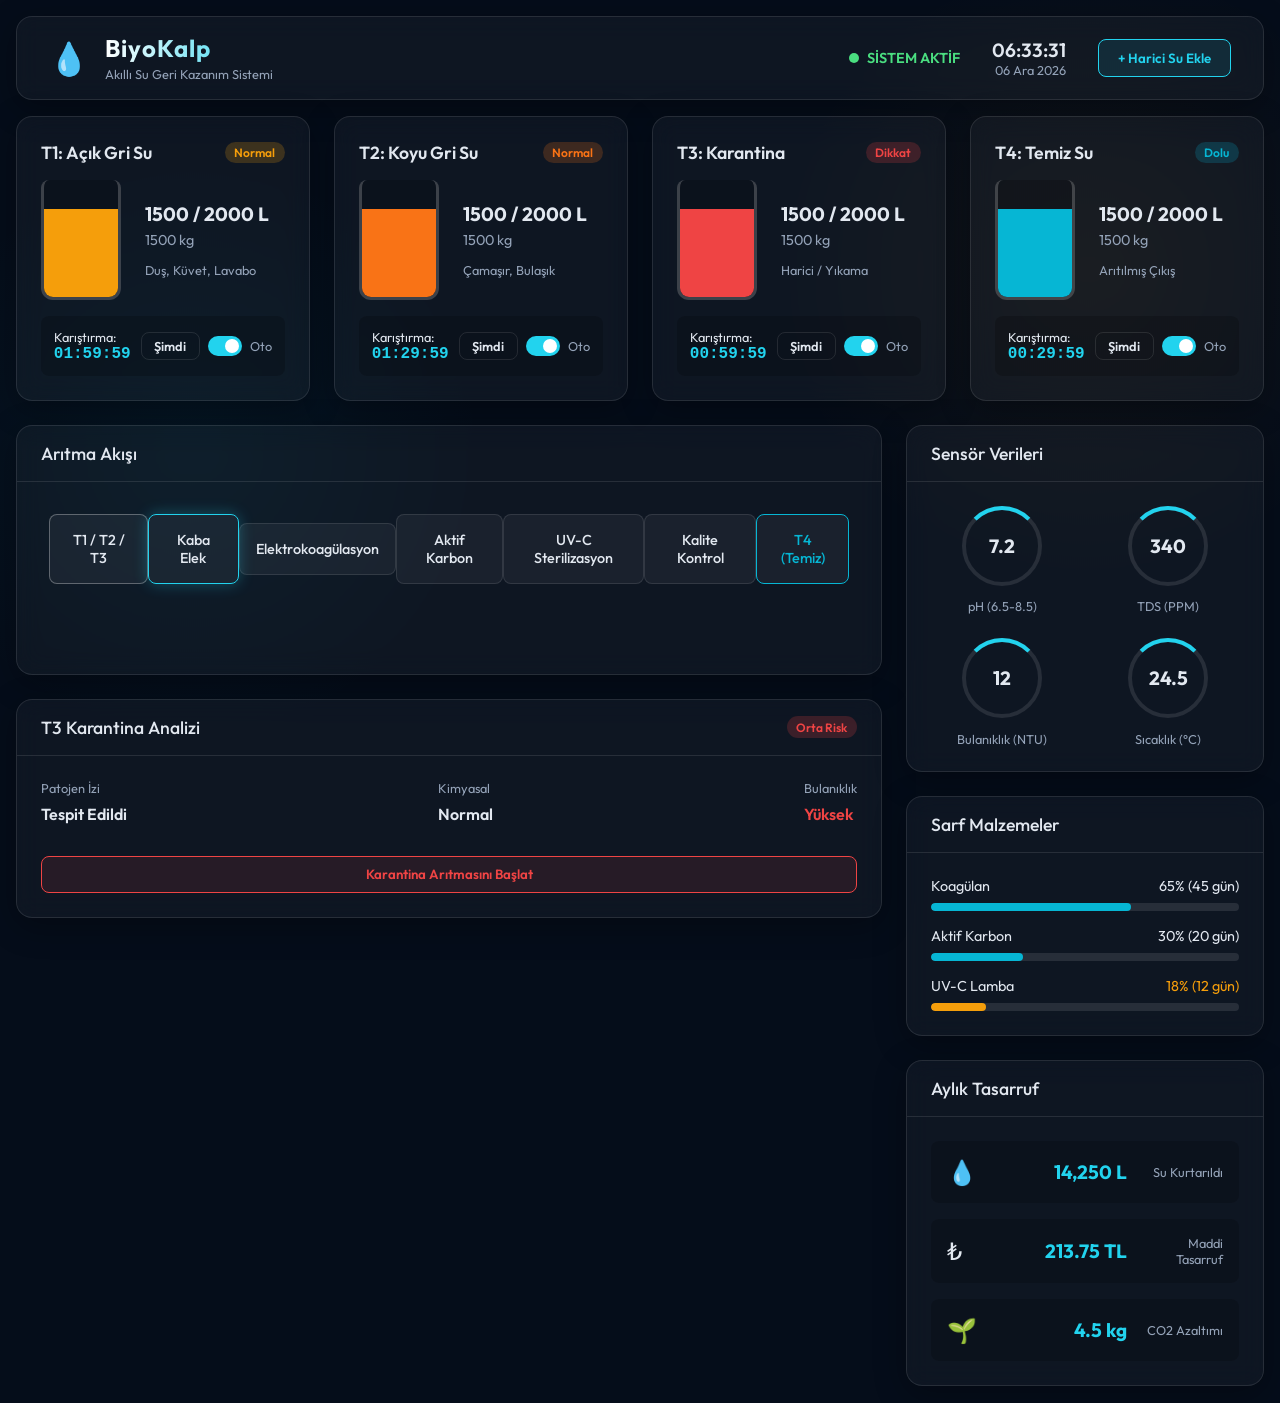
==== index.html @ 649be4ff "Add files via upload" ====
<!DOCTYPE html>
<html lang="tr">
<head>
    <meta charset="UTF-8">
    <meta name="viewport" content="width=device-width, initial-scale=1.0">
    <title>BiyoKalp | Akıllı Su Geri Kazanım</title>
    <link rel="preconnect" href="https://fonts.googleapis.com">
    <link rel="preconnect" href="https://fonts.gstatic.com" crossorigin>
    <link href="https://fonts.googleapis.com/css2?family=Outfit:wght@300;400;500;600;700&display=swap" rel="stylesheet">
    <link rel="stylesheet" href="style.css">
</head>
<body>
    <header class="glass-panel">
        <div class="logo-area">
            <div class="heartbeat-icon">💧</div>
            <div class="logo-text">
                <h1>BiyoKalp</h1>
                <span>Akıllı Su Geri Kazanım Sistemi</span>
            </div>
        </div>
        
        <div class="header-right">
            <div class="system-status pulse-active">
                <span class="status-dot"></span>
                <span>SİSTEM AKTİF</span>
            </div>
            <div class="datetime">
                <span id="current-time">00:00:00</span>
                <span id="current-date">01 Jan 2026</span>
            </div>
            <button class="btn btn-primary" onclick="openModal()">+ Harici Su Ekle</button>
        </div>
    </header>

    <main class="dashboard-grid">
        <!-- Tanks Section -->
        <section class="tanks-container">
            <!-- T1 -->
            <div class="tank-card glass-panel" id="tank-1">
                <div class="tank-header">
                    <h3>T1: Açık Gri Su</h3>
                    <span class="badge badge-amber" id="t1-status">Normal</span>
                </div>
                <div class="tank-visual">
                    <div class="tank-outline">
                        <div class="water-level bg-amber" id="t1-level" style="height: 75%;">
                            <div class="wave"></div>
                            <div class="wave"></div>
                        </div>
                    </div>
                    <div class="tank-stats">
                        <div class="stat-value"><span id="t1-vol">1500</span> / 2000 L</div>
                        <div class="stat-weight"><span id="t1-weight">1500</span> kg</div>
                        <div class="stat-desc">Duş, Küvet, Lavabo</div>
                    </div>
                </div>
                <div class="mix-control">
                    <div class="mix-info">
                        <span>Karıştırma:</span>
                        <span class="countdown" id="t1-timer">02:00:00</span>
                    </div>
                    <div class="mix-actions">
                        <button class="btn btn-sm btn-outline" onclick="mixTank(1)">Şimdi</button>
                        <label class="switch">
                            <input type="checkbox" id="t1-auto" onchange="toggleAutoMix(1)" checked>
                            <span class="slider round"></span>
                        </label>
                        <span class="auto-label">Oto</span>
                    </div>
                </div>
            </div>

            <!-- T2 -->
            <div class="tank-card glass-panel" id="tank-2">
                <div class="tank-header">
                    <h3>T2: Koyu Gri Su</h3>
                    <span class="badge badge-orange" id="t2-status">Normal</span>
                </div>
                <div class="tank-visual">
                    <div class="tank-outline">
                        <div class="water-level bg-orange" id="t2-level" style="height: 75%;">
                            <div class="wave"></div>
                            <div class="wave"></div>
                        </div>
                    </div>
                    <div class="tank-stats">
                        <div class="stat-value"><span id="t2-vol">1500</span> / 2000 L</div>
                        <div class="stat-weight"><span id="t2-weight">1500</span> kg</div>
                        <div class="stat-desc">Çamaşır, Bulaşık</div>
                    </div>
                </div>
                <div class="mix-control">
                    <div class="mix-info">
                        <span>Karıştırma:</span>
                        <span class="countdown" id="t2-timer">02:00:00</span>
                    </div>
                    <div class="mix-actions">
                        <button class="btn btn-sm btn-outline" onclick="mixTank(2)">Şimdi</button>
                        <label class="switch">
                            <input type="checkbox" id="t2-auto" onchange="toggleAutoMix(2)" checked>
                            <span class="slider round"></span>
                        </label>
                        <span class="auto-label">Oto</span>
                    </div>
                </div>
            </div>

            <!-- T3 -->
            <div class="tank-card glass-panel" id="tank-3">
                <div class="tank-header">
                    <h3>T3: Karantina</h3>
                    <span class="badge badge-red" id="t3-status">Dikkat</span>
                </div>
                <div class="tank-visual">
                    <div class="tank-outline">
                        <div class="water-level bg-red" id="t3-level" style="height: 75%;">
                            <div class="wave"></div>
                            <div class="wave"></div>
                        </div>
                    </div>
                    <div class="tank-stats">
                        <div class="stat-value"><span id="t3-vol">1500</span> / 2000 L</div>
                        <div class="stat-weight"><span id="t3-weight">1500</span> kg</div>
                        <div class="stat-desc">Harici / Yıkama</div>
                    </div>
                </div>
                <div class="mix-control">
                    <div class="mix-info">
                        <span>Karıştırma:</span>
                        <span class="countdown" id="t3-timer">02:00:00</span>
                    </div>
                    <div class="mix-actions">
                        <button class="btn btn-sm btn-outline" onclick="mixTank(3)">Şimdi</button>
                        <label class="switch">
                            <input type="checkbox" id="t3-auto" onchange="toggleAutoMix(3)" checked>
                            <span class="slider round"></span>
                        </label>
                        <span class="auto-label">Oto</span>
                    </div>
                </div>
            </div>

            <!-- T4 -->
            <div class="tank-card glass-panel" id="tank-4">
                <div class="tank-header">
                    <h3>T4: Temiz Su</h3>
                    <span class="badge badge-cyan" id="t4-status">Dolu</span>
                </div>
                <div class="tank-visual">
                    <div class="tank-outline">
                        <div class="water-level bg-cyan" id="t4-level" style="height: 75%;">
                            <div class="wave"></div>
                            <div class="wave"></div>
                        </div>
                    </div>
                    <div class="tank-stats">
                        <div class="stat-value"><span id="t4-vol">1500</span> / 2000 L</div>
                        <div class="stat-weight"><span id="t4-weight">1500</span> kg</div>
                        <div class="stat-desc">Arıtılmış Çıkış</div>
                    </div>
                </div>
                <div class="mix-control">
                    <div class="mix-info">
                        <span>Karıştırma:</span>
                        <span class="countdown" id="t4-timer">02:00:00</span>
                    </div>
                    <div class="mix-actions">
                        <button class="btn btn-sm btn-outline" onclick="mixTank(4)">Şimdi</button>
                        <label class="switch">
                            <input type="checkbox" id="t4-auto" onchange="toggleAutoMix(4)" checked>
                            <span class="slider round"></span>
                        </label>
                        <span class="auto-label">Oto</span>
                    </div>
                </div>
            </div>
        </section>

        <!-- Main Dashboard Body -->
        <div class="dashboard-main-columns">
            
            <!-- Left Column: Flow & Quarantine -->
            <div class="col-left">
                <!-- Flow Diagram -->
                <section class="glass-panel flow-diagram">
                    <div class="panel-header">
                        <h2>Arıtma Akışı</h2>
                    </div>
                    <div class="flow-container">
                        <div class="flow-nodes">
                            <div class="node-source">T1 / T2 / T3</div>
                            <div class="pipe pipe-h"><div class="particles"></div></div>
                            <div class="node process active">Kaba Elek</div>
                            <div class="pipe pipe-h"><div class="particles"></div></div>
                            <div class="node process">Elektrokoagülasyon</div>
                            <div class="pipe pipe-h"><div class="particles"></div></div>
                            <div class="node process">Aktif Karbon</div>
                            <div class="pipe pipe-h"><div class="particles"></div></div>
                            <div class="node process">UV-C Sterilizasyon</div>
                            <div class="pipe pipe-h"><div class="particles"></div></div>
                            <div class="node process">Kalite Kontrol</div>
                            <div class="pipe pipe-h"><div class="particles"></div></div>
                            <div class="node-dest">T4 (Temiz)</div>
                        </div>
                    </div>
                </section>

                <!-- Quarantine Panel -->
                <section class="glass-panel quarantine-panel">
                    <div class="panel-header">
                        <h2>T3 Karantina Analizi</h2>
                        <span class="badge badge-red">Orta Risk</span>
                    </div>
                    <div class="quarantine-content">
                        <div class="q-stats">
                            <div class="q-stat">
                                <span class="label">Patojen İzi</span>
                                <span class="val">Tespit Edildi</span>
                            </div>
                            <div class="q-stat">
                                <span class="label">Kimyasal</span>
                                <span class="val">Normal</span>
                            </div>
                            <div class="q-stat">
                                <span class="label">Bulanıklık</span>
                                <span class="val high">Yüksek</span>
                            </div>
                        </div>
                        <button class="btn btn-danger btn-block" onclick="startQuarantinePurify()">Karantina Arıtmasını Başlat</button>
                    </div>
                </section>
            </div>

            <!-- Right Column: Sensors, Cartridges, Savings -->
            <div class="col-right">
                <!-- Sensors -->
                <section class="glass-panel sensors-panel">
                    <div class="panel-header">
                        <h2>Sensör Verileri</h2>
                    </div>
                    <div class="sensor-grid">
                        <div class="sensor-item">
                            <div class="sensor-circle" id="ph-circle">
                                <div class="sensor-val" id="val-ph">7.2</div>
                            </div>
                            <div class="sensor-label">pH (6.5-8.5)</div>
                        </div>
                        <div class="sensor-item">
                            <div class="sensor-circle" id="tds-circle">
                                <div class="sensor-val" id="val-tds">340</div>
                            </div>
                            <div class="sensor-label">TDS (PPM)</div>
                        </div>
                        <div class="sensor-item">
                            <div class="sensor-circle" id="turb-circle">
                                <div class="sensor-val" id="val-turb">12</div>
                            </div>
                            <div class="sensor-label">Bulanıklık (NTU)</div>
                        </div>
                        <div class="sensor-item">
                            <div class="sensor-circle" id="temp-circle">
                                <div class="sensor-val" id="val-temp">24.5</div>
                            </div>
                            <div class="sensor-label">Sıcaklık (°C)</div>
                        </div>
                    </div>
                </section>

                <!-- Cartridges -->
                <section class="glass-panel cartridge-panel">
                    <div class="panel-header">
                        <h2>Sarf Malzemeler</h2>
                    </div>
                    <div class="cartridge-list">
                        <div class="cartridge-item">
                            <div class="cart-info">
                                <span>Koagülan</span>
                                <span id="cart-1-val">65% (45 gün)</span>
                            </div>
                            <div class="progress-bg"><div class="progress-fill bg-cyan" style="width: 65%;"></div></div>
                        </div>
                        <div class="cartridge-item">
                            <div class="cart-info">
                                <span>Aktif Karbon</span>
                                <span id="cart-2-val">30% (20 gün)</span>
                            </div>
                            <div class="progress-bg"><div class="progress-fill bg-cyan" style="width: 30%;"></div></div>
                        </div>
                        <div class="cartridge-item">
                            <div class="cart-info">
                                <span>UV-C Lamba</span>
                                <span id="cart-3-val" class="text-amber">18% (12 gün)</span>
                            </div>
                            <div class="progress-bg"><div class="progress-fill bg-amber" style="width: 18%;"></div></div>
                        </div>
                    </div>
                </section>

                <!-- Savings -->
                <section class="glass-panel savings-panel">
                    <div class="panel-header">
                        <h2>Aylık Tasarruf</h2>
                    </div>
                    <div class="savings-grid">
                        <div class="saving-item">
                            <div class="icon">💧</div>
                            <div class="val" id="save-water">14,250 L</div>
                            <div class="label">Su Kurtarıldı</div>
                        </div>
                        <div class="saving-item">
                            <div class="icon">₺</div>
                            <div class="val" id="save-money">213.75 TL</div>
                            <div class="label">Maddi Tasarruf</div>
                        </div>
                        <div class="saving-item">
                            <div class="icon">🌱</div>
                            <div class="val" id="save-co2">4.5 kg</div>
                            <div class="label">CO2 Azaltımı</div>
                        </div>
                    </div>
                </section>
            </div>
        </div>
    </main>

    <!-- Modal -->
    <div class="modal-overlay" id="add-water-modal">
        <div class="modal-content glass-panel">
            <div class="modal-header">
                <h2>Harici Su Ekle</h2>
                <button class="close-btn" onclick="closeModal()">×</button>
            </div>
            <div class="modal-body">
                <div class="form-group">
                    <label>Su Kaynağı</label>
                    <input type="text" placeholder="Örn: Araba yıkama suyu, yağmur suyu..." class="form-control">
                </div>
                <div class="form-group">
                    <label>Tahmini Hacim (Litre)</label>
                    <input type="number" placeholder="0" class="form-control">
                </div>
                <div class="alert alert-warning">
                    ⚠️ Dikkat: Harici sular yüksek kirletici riski taşıdığından doğrudan T3 (Karantina) tankına alınacaktır.
                </div>
            </div>
            <div class="modal-footer">
                <button class="btn btn-outline" onclick="closeModal()">İptal</button>
                <button class="btn btn-primary" onclick="submitWater()">Karantina Tankına Gönder</button>
            </div>
        </div>
    </div>

    <div id="toast-container"></div>

    <script src="app.js"></script>
</body>
</html>
---- style.css ----
:root {
    --bg-dark: #050d1a;
    --card-bg: rgba(255, 255, 255, 0.04);
    --card-border: rgba(255, 255, 255, 0.1);
    
    --color-t1: #f59e0b; /* Amber */
    --color-t2: #f97316; /* Orange */
    --color-t3: #ef4444; /* Red */
    --color-t4: #06b6d4; /* Cyan */
    
    --color-accent: #22d3ee;
    --color-text: #e2e8f0;
    --color-subtext: #94a3b8;
    
    --font-main: 'Outfit', sans-serif;
}

* {
    box-sizing: border-box;
    margin: 0;
    padding: 0;
}

body {
    background-color: var(--bg-dark);
    color: var(--color-text);
    font-family: var(--font-main);
    min-height: 100vh;
    overflow-x: hidden;
    background-image: 
        radial-gradient(circle at 15% 50%, rgba(6, 182, 212, 0.05), transparent 25%),
        radial-gradient(circle at 85% 30%, rgba(245, 158, 11, 0.05), transparent 25%);
    background-attachment: fixed;
}

/* Glassmorphism Panel Base */
.glass-panel {
    background: var(--card-bg);
    backdrop-filter: blur(12px);
    -webkit-backdrop-filter: blur(12px);
    border: 1px solid var(--card-border);
    border-radius: 16px;
    box-shadow: 0 8px 32px 0 rgba(0, 0, 0, 0.3);
}

/* Header */
header {
    display: flex;
    justify-content: space-between;
    align-items: center;
    padding: 1rem 2rem;
    margin: 1rem;
}

.logo-area {
    display: flex;
    align-items: center;
    gap: 1rem;
}

.heartbeat-icon {
    font-size: 2rem;
    animation: heartbeat 1.5s infinite;
}

@keyframes heartbeat {
    0% { transform: scale(1); }
    15% { transform: scale(1.2); }
    30% { transform: scale(1); }
    45% { transform: scale(1.2); }
    60% { transform: scale(1); }
    100% { transform: scale(1); }
}

.logo-text h1 {
    font-size: 1.5rem;
    font-weight: 700;
    letter-spacing: 1px;
    background: linear-gradient(90deg, #fff, var(--color-accent));
    -webkit-background-clip: text;
    -webkit-text-fill-color: transparent;
}

.logo-text span {
    font-size: 0.8rem;
    color: var(--color-subtext);
}

.header-right {
    display: flex;
    align-items: center;
    gap: 2rem;
}

.system-status {
    display: flex;
    align-items: center;
    gap: 0.5rem;
    font-weight: 600;
    font-size: 0.9rem;
    color: #4ade80;
}

.status-dot {
    width: 10px;
    height: 10px;
    background-color: #4ade80;
    border-radius: 50%;
}

.pulse-active .status-dot {
    box-shadow: 0 0 0 0 rgba(74, 222, 128, 0.7);
    animation: pulse 2s infinite;
}

@keyframes pulse {
    0% { box-shadow: 0 0 0 0 rgba(74, 222, 128, 0.7); }
    70% { box-shadow: 0 0 0 10px rgba(74, 222, 128, 0); }
    100% { box-shadow: 0 0 0 0 rgba(74, 222, 128, 0); }
}

.datetime {
    text-align: right;
    display: flex;
    flex-direction: column;
}

#current-time {
    font-size: 1.2rem;
    font-weight: 600;
}

#current-date {
    font-size: 0.8rem;
    color: var(--color-subtext);
}

/* Buttons */
.btn {
    padding: 0.6rem 1.2rem;
    border-radius: 8px;
    border: none;
    font-family: inherit;
    font-weight: 600;
    cursor: pointer;
    transition: all 0.3s ease;
}

.btn-primary {
    background-color: rgba(34, 211, 238, 0.1);
    color: var(--color-accent);
    border: 1px solid var(--color-accent);
}

.btn-primary:hover {
    background-color: var(--color-accent);
    color: #000;
}

.btn-danger {
    background-color: rgba(239, 68, 68, 0.1);
    color: var(--color-t3);
    border: 1px solid var(--color-t3);
}

.btn-danger:hover {
    background-color: var(--color-t3);
    color: #fff;
}

.btn-outline {
    background: transparent;
    color: var(--color-text);
    border: 1px solid var(--card-border);
}

.btn-outline:hover {
    background: rgba(255,255,255,0.1);
}

.btn-sm {
    padding: 0.3rem 0.8rem;
    font-size: 0.8rem;
}

.btn-block {
    width: 100%;
    margin-top: 1rem;
}

/* Dashboard Grid */
.dashboard-grid {
    padding: 0 1rem 1rem 1rem;
    display: flex;
    flex-direction: column;
    gap: 1.5rem;
}

/* Tanks Section */
.tanks-container {
    display: grid;
    grid-template-columns: repeat(auto-fit, minmax(250px, 1fr));
    gap: 1.5rem;
}

.tank-card {
    padding: 1.5rem;
    display: flex;
    flex-direction: column;
    gap: 1rem;
}

.tank-header {
    display: flex;
    justify-content: space-between;
    align-items: center;
}

.tank-header h3 {
    font-size: 1.1rem;
    font-weight: 600;
}

.badge {
    padding: 0.2rem 0.6rem;
    border-radius: 12px;
    font-size: 0.75rem;
    font-weight: 600;
}

.badge-amber { background: rgba(245, 158, 11, 0.2); color: var(--color-t1); }
.badge-orange { background: rgba(249, 115, 22, 0.2); color: var(--color-t2); }
.badge-red { background: rgba(239, 68, 68, 0.2); color: var(--color-t3); }
.badge-cyan { background: rgba(6, 182, 212, 0.2); color: var(--color-t4); }

/* Tank Visual */
.tank-visual {
    display: flex;
    gap: 1.5rem;
    align-items: center;
}

.tank-outline {
    width: 80px;
    height: 120px;
    border: 3px solid rgba(255,255,255,0.2);
    border-radius: 8px 8px 12px 12px;
    border-top: none;
    position: relative;
    overflow: hidden;
    background: rgba(0,0,0,0.2);
}

.water-level {
    position: absolute;
    bottom: 0;
    width: 100%;
    transition: height 1s ease;
}

.bg-amber { background: var(--color-t1); }
.bg-orange { background: var(--color-t2); }
.bg-red { background: var(--color-t3); }
.bg-cyan { background: var(--color-t4); }

/* Waves */
.wave {
    position: absolute;
    top: -10px;
    width: 200%;
    height: 20px;
    background-image: radial-gradient(circle at 10px 10px, transparent 12px, inherit 13px);
    background-size: 20px 20px;
    animation: wave-animation 2s linear infinite;
    opacity: 0.5;
}
.wave:nth-child(2) {
    top: -8px;
    animation: wave-animation 3s linear infinite reverse;
    opacity: 0.3;
}

@keyframes wave-animation {
    0% { transform: translateX(0); }
    100% { transform: translateX(-50%); }
}

.tank-stats {
    display: flex;
    flex-direction: column;
    gap: 0.3rem;
}

.stat-value {
    font-size: 1.2rem;
    font-weight: 700;
}

.stat-weight {
    font-size: 0.9rem;
    color: var(--color-subtext);
}

.stat-desc {
    font-size: 0.8rem;
    color: var(--color-subtext);
    margin-top: 0.5rem;
}

/* Mix Control */
.mix-control {
    background: rgba(0,0,0,0.2);
    padding: 0.8rem;
    border-radius: 8px;
    display: flex;
    justify-content: space-between;
    align-items: center;
}

.mix-info {
    display: flex;
    flex-direction: column;
    font-size: 0.8rem;
}

.countdown {
    font-family: monospace;
    font-size: 1rem;
    font-weight: 600;
    color: var(--color-accent);
}

.countdown.warning {
    color: var(--color-t2);
}

.mix-actions {
    display: flex;
    align-items: center;
    gap: 0.5rem;
}

/* Switch */
.switch {
    position: relative;
    display: inline-block;
    width: 34px;
    height: 20px;
}
.switch input { opacity: 0; width: 0; height: 0; }
.slider {
    position: absolute;
    cursor: pointer;
    top: 0; left: 0; right: 0; bottom: 0;
    background-color: rgba(255,255,255,0.2);
    transition: .4s;
}
.slider:before {
    position: absolute;
    content: "";
    height: 14px; width: 14px;
    left: 3px; bottom: 3px;
    background-color: white;
    transition: .4s;
}
input:checked + .slider { background-color: var(--color-accent); }
input:checked + .slider:before { transform: translateX(14px); }
.slider.round { border-radius: 34px; }
.slider.round:before { border-radius: 50%; }
.auto-label { font-size: 0.8rem; color: var(--color-subtext); }

/* Main Columns */
.dashboard-main-columns {
    display: grid;
    grid-template-columns: 2fr 1fr;
    gap: 1.5rem;
}

@media (max-width: 1024px) {
    .dashboard-main-columns {
        grid-template-columns: 1fr;
    }
}

.col-left, .col-right {
    display: flex;
    flex-direction: column;
    gap: 1.5rem;
}

.panel-header {
    padding: 1rem 1.5rem;
    border-bottom: 1px solid var(--card-border);
    display: flex;
    justify-content: space-between;
    align-items: center;
}

.panel-header h2 {
    font-size: 1.1rem;
    font-weight: 500;
}

/* Flow Diagram */
.flow-diagram {
    min-height: 250px;
}
.flow-container {
    padding: 2rem;
    overflow-x: auto;
}
.flow-nodes {
    display: flex;
    align-items: center;
    justify-content: space-between;
    min-width: 800px;
}
.node, .node-source, .node-dest {
    padding: 1rem;
    border-radius: 8px;
    text-align: center;
    font-size: 0.9rem;
    font-weight: 500;
    background: rgba(255,255,255,0.05);
    border: 1px solid var(--card-border);
    position: relative;
    z-index: 2;
}
.node-source { border-color: rgba(255,255,255,0.3); }
.node-dest { border-color: var(--color-t4); color: var(--color-t4); }
.node.process.active {
    border-color: var(--color-accent);
    box-shadow: 0 0 15px rgba(34, 211, 238, 0.3);
}

.pipe-h {
    flex-grow: 1;
    height: 4px;
    background: rgba(255,255,255,0.1);
    position: relative;
    overflow: hidden;
}

.particles {
    position: absolute;
    top: 0; left: 0; width: 100%; height: 100%;
    background: linear-gradient(90deg, transparent, var(--color-accent), transparent);
    background-size: 200% 100%;
    animation: flowParticles 2s linear infinite;
}

@keyframes flowParticles {
    0% { background-position: 100% 0; }
    100% { background-position: -100% 0; }
}

/* Quarantine */
.quarantine-panel .quarantine-content {
    padding: 1.5rem;
}
.q-stats {
    display: flex;
    justify-content: space-between;
    margin-bottom: 1rem;
}
.q-stat {
    display: flex;
    flex-direction: column;
    gap: 0.5rem;
}
.q-stat .label { font-size: 0.8rem; color: var(--color-subtext); }
.q-stat .val { font-weight: 600; }
.q-stat .val.high { color: var(--color-t3); }

/* Sensors */
.sensor-grid {
    display: grid;
    grid-template-columns: repeat(2, 1fr);
    gap: 1.5rem;
    padding: 1.5rem;
}
.sensor-item {
    display: flex;
    flex-direction: column;
    align-items: center;
    gap: 0.8rem;
}
.sensor-circle {
    width: 80px;
    height: 80px;
    border-radius: 50%;
    border: 4px solid var(--card-border);
    display: flex;
    align-items: center;
    justify-content: center;
    position: relative;
    transition: all 0.3s;
}
.sensor-circle::before {
    content: '';
    position: absolute;
    top: -4px; left: -4px; right: -4px; bottom: -4px;
    border-radius: 50%;
    border: 4px solid transparent;
    border-top-color: var(--color-accent);
    animation: spin 4s linear infinite;
}
@keyframes spin { 100% { transform: rotate(360deg); } }

.sensor-val { font-size: 1.2rem; font-weight: 700; }
.sensor-label { font-size: 0.8rem; color: var(--color-subtext); text-align: center;}

/* Cartridges */
.cartridge-list { padding: 1.5rem; display: flex; flex-direction: column; gap: 1rem; }
.cart-info { display: flex; justify-content: space-between; font-size: 0.9rem; margin-bottom: 0.5rem; }
.progress-bg { width: 100%; height: 8px; background: rgba(255,255,255,0.1); border-radius: 4px; overflow: hidden; }
.progress-fill { height: 100%; border-radius: 4px; transition: width 1s ease; }
.text-amber { color: var(--color-t1); }

/* Savings */
.savings-grid { padding: 1.5rem; display: flex; flex-direction: column; gap: 1rem; }
.saving-item { display: flex; align-items: center; gap: 1rem; background: rgba(0,0,0,0.2); padding: 1rem; border-radius: 8px; }
.saving-item .icon { font-size: 1.5rem; }
.saving-item .val { font-size: 1.2rem; font-weight: 700; color: var(--color-accent); flex-grow: 1; text-align: right;}
.saving-item .label { font-size: 0.8rem; color: var(--color-subtext); width: 80px; text-align: right;}

/* Modal */
.modal-overlay {
    position: fixed;
    top: 0; left: 0; width: 100%; height: 100%;
    background: rgba(0,0,0,0.7);
    backdrop-filter: blur(5px);
    display: flex;
    align-items: center;
    justify-content: center;
    z-index: 1000;
    opacity: 0;
    pointer-events: none;
    transition: opacity 0.3s ease;
}
.modal-overlay.active { opacity: 1; pointer-events: all; }
.modal-content { width: 90%; max-width: 500px; }
.modal-header { padding: 1.5rem; border-bottom: 1px solid var(--card-border); display: flex; justify-content: space-between; align-items: center; }
.close-btn { background: none; border: none; color: #fff; font-size: 1.5rem; cursor: pointer; }
.modal-body { padding: 1.5rem; display: flex; flex-direction: column; gap: 1rem; }
.form-group { display: flex; flex-direction: column; gap: 0.5rem; }
.form-group label { font-size: 0.9rem; color: var(--color-subtext); }
.form-control { background: rgba(0,0,0,0.2); border: 1px solid var(--card-border); padding: 0.8rem; border-radius: 8px; color: #fff; font-family: inherit; }
.alert { padding: 1rem; border-radius: 8px; font-size: 0.9rem; }
.alert-warning { background: rgba(245, 158, 11, 0.1); border: 1px solid rgba(245, 158, 11, 0.3); color: #fcd34d; }
.modal-footer { padding: 1.5rem; border-top: 1px solid var(--card-border); display: flex; justify-content: flex-end; gap: 1rem; }

/* Toast */
#toast-container {
    position: fixed;
    bottom: 20px;
    right: 20px;
    display: flex;
    flex-direction: column;
    gap: 10px;
    z-index: 2000;
}
.toast {
    background: var(--card-bg);
    backdrop-filter: blur(10px);
    border: 1px solid var(--card-border);
    padding: 1rem;
    border-radius: 8px;
    color: #fff;
    min-width: 250px;
    box-shadow: 0 4px 12px rgba(0,0,0,0.2);
    animation: slideIn 0.3s ease forwards;
}
@keyframes slideIn { from { transform: translateX(100%); opacity: 0; } to { transform: translateX(0); opacity: 1; } }

@media (max-width: 768px) {
    header { flex-direction: column; gap: 1rem; text-align: center; }
    .header-right { flex-direction: column; }
    .sensor-grid { grid-template-columns: 1fr; }
}
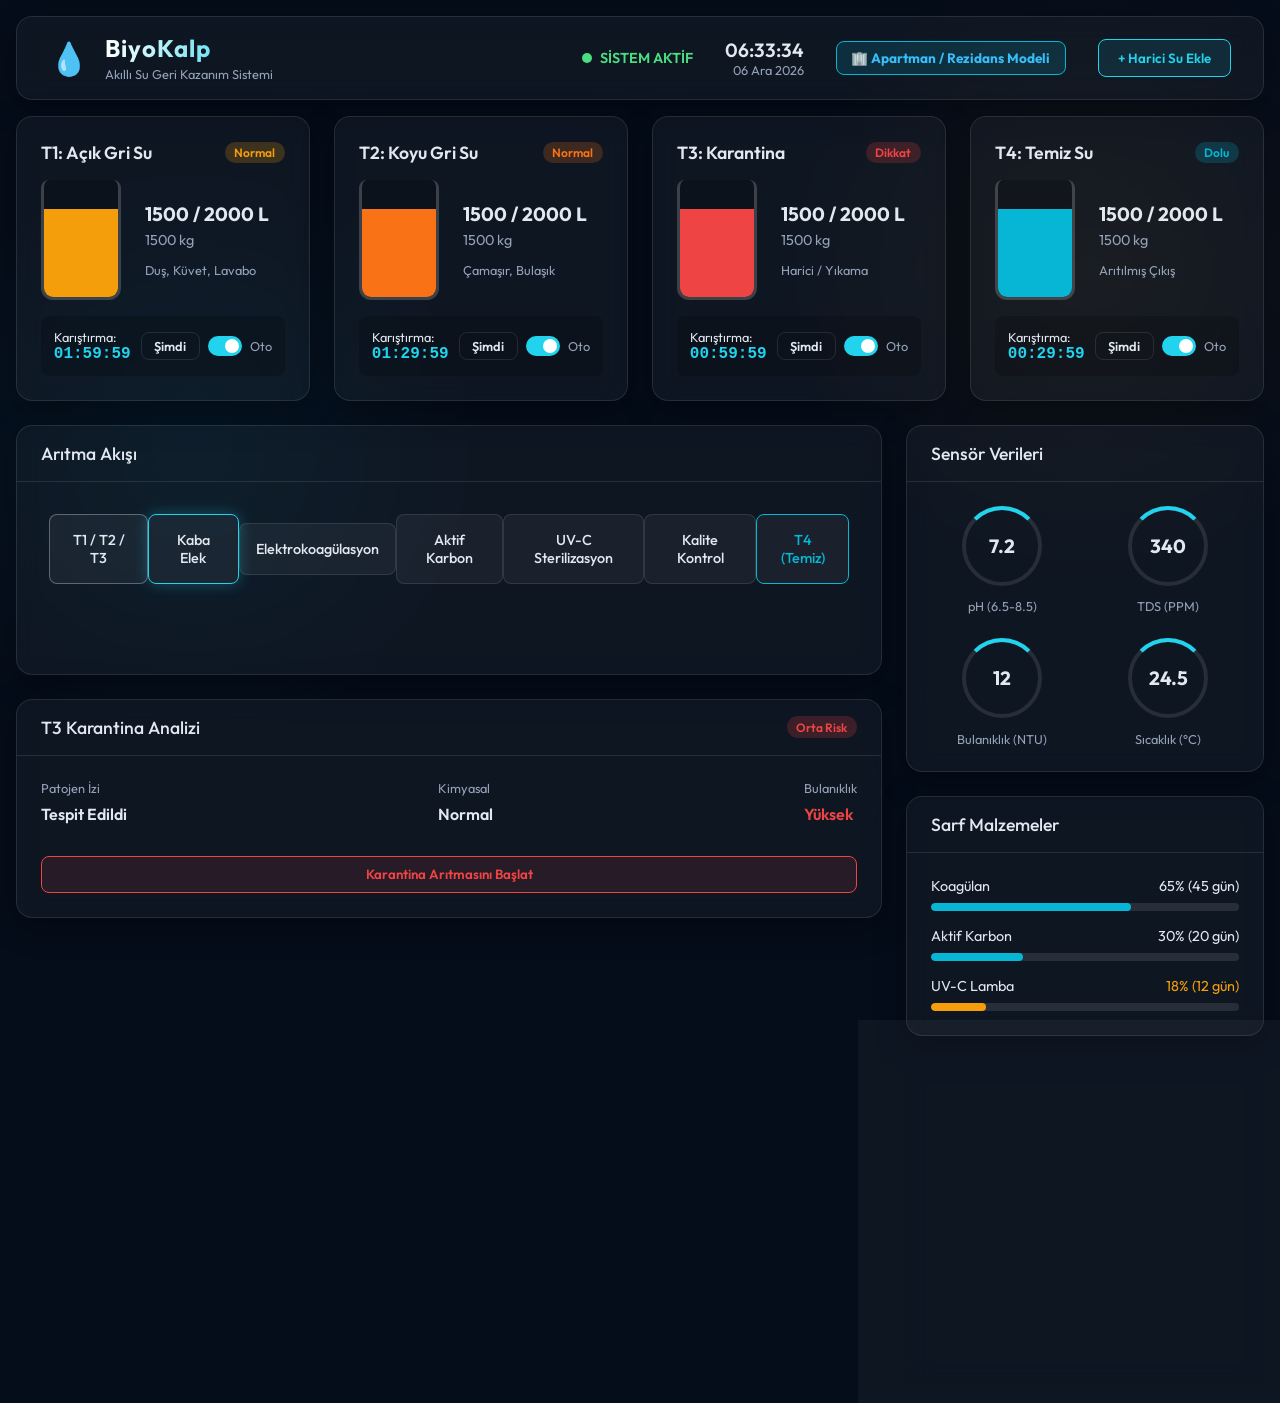
==== commit 1366b5fe: "Add files via upload" ====
--- a/index.html
+++ b/index.html
@@ -28,6 +28,7 @@
                 <span id="current-time">00:00:00</span>
                 <span id="current-date">01 Jan 2026</span>
             </div>
+            <a href="apartman.html" style="color:#38bdf8; text-decoration:none; font-size:0.85rem; font-weight:700; background:rgba(6,182,212,0.15); border:1px solid #06b6d4; padding:0.45rem 0.9rem; border-radius:8px; display:inline-flex; align-items:center; gap:0.4rem;">🏢 Apartman / Rezidans Modeli</a>
             <button class="btn btn-primary" onclick="openModal()">+ Harici Su Ekle</button>
         </div>
     </header>
